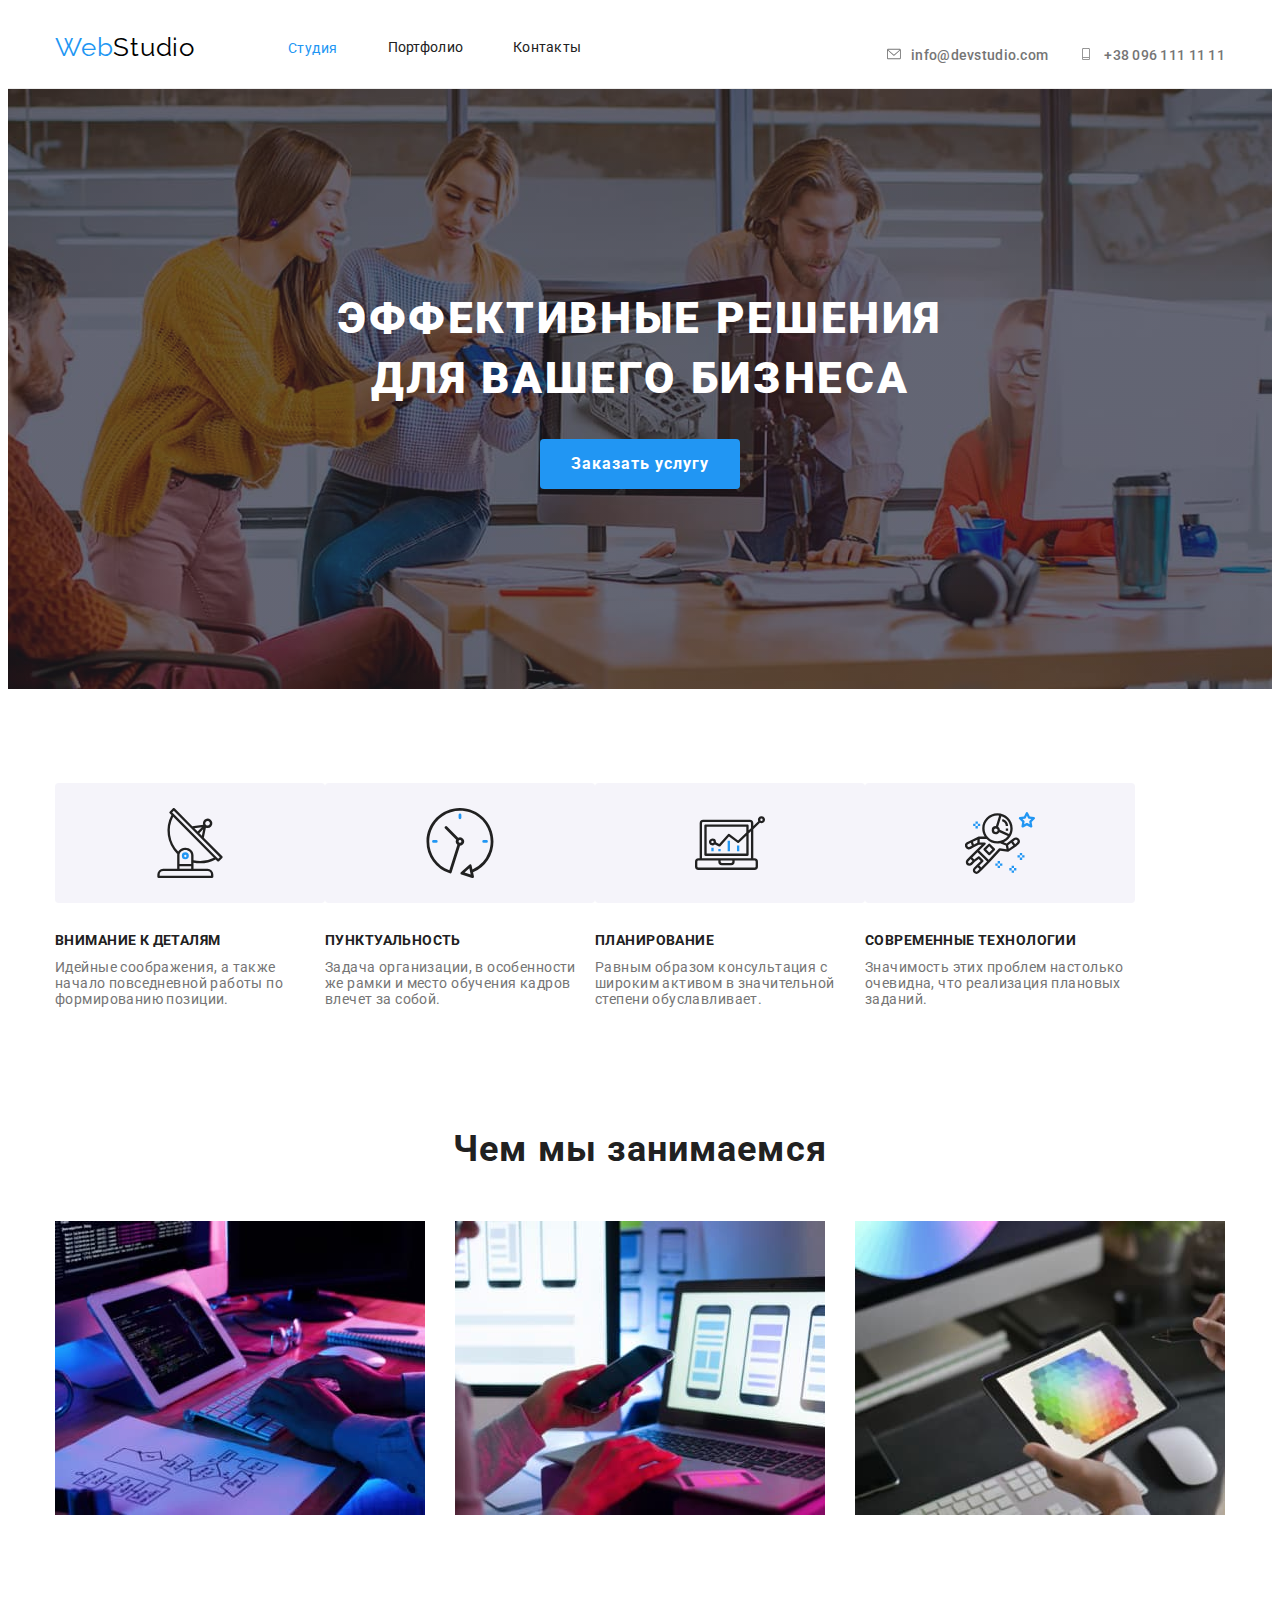
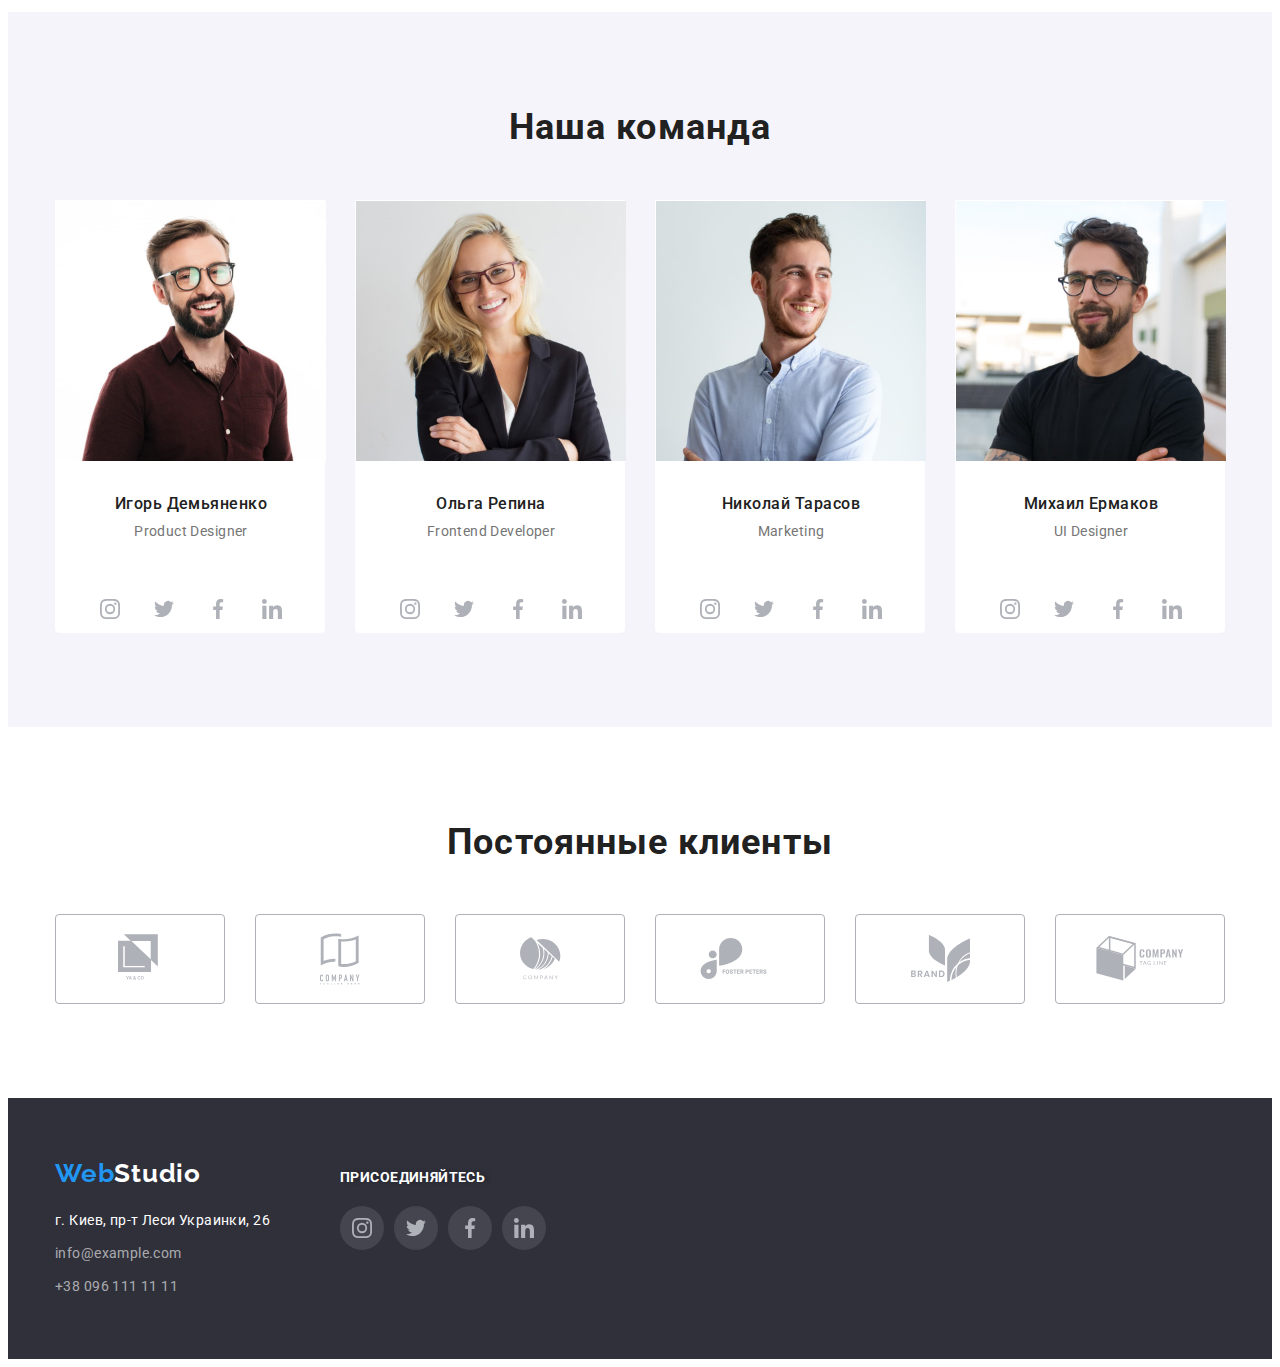
==== index.html @ ffe0b1a9 "оптимизирует изображения" ====
<!DOCTYPE html>
<html lang="ru">
  <head>
    <meta name="viewport" content="width=device-width, initial-scale=1.0" />
    <title>Document</title>
    <link
      rel="stylesheet"
      href="https://cdnjs.cloudflare.com/ajax/libs/modern-normalize/1.0.0/modern-normalize.min.css"
      integrity="sha512-ISS7cAi1PEhQ8jnbJpJZMd29NlhNj4AWYyLOSp2CE/CsHxTCu+r+t0D2yoJudVrd0/8fTVPUVDzY5Tvli75u/g=="
      crossorigin="anonymous"
    />
    <meta charset="UTF-8" />
    <link rel="preconnect" href="https://fonts.gstatic.com" />
    <link
      href="https://fonts.googleapis.com/css2?family=Raleway:wght@700&family=Roboto:wght@400;500;700;900&display=swap"
      rel="stylesheet"
    />
    <link rel="stylesheet" href="./css/styles.css" />
  </head>
  <body class="page">
    <!--Header-->
    <header class="page-header">
      <div class="container">
        <nav class="main-nav">
          <a class="logo" href="./index.html" lang="en">
            <span class="logo-accent">Web</span>Studio
          </a>

          <ul class="site-nav">
            <li class="site-nav-item">
              <a class="link-current" href="./index.html">Студия</a>
            </li>
            <li class="site-nav-item">
              <a class="link-header link" href="./portfolio.html">Портфолио</a>
            </li>
            <li class="site-nav-item">
              <a class="link-header link" href="#">Контакты</a>
            </li>
          </ul>
        </nav>

        <ul class="contacts">
          <li class="contacts-item">
            <a class="mail-link link" href="mailto:info@devstudio.com">
              <svg class="header-icon" width="16" height="12">
                <use href="../images/sprite.svg#icon-email"></use>
              </svg>
              info@devstudio.com
            </a>
          </li>
          <li class="contacts-item">
            <a class="link-tel link" href="tel:+380961111111">
              <svg class="header-icon" width="16" height="12">
                <use href="../images/sprite.svg#icon-tel"></use>
              </svg>
              +38 096 111 11 11</a
            >
          </li>
        </ul>
      </div>
    </header>

    <main>
      <!-- Hero-->
      <section class="hero overlay">
        <div class="container">
          <div class="hero-title">
            <h1 class="title">Эффективные решения для вашего бизнеса</h1>
            <button type="button" class="hero-button">Заказать услугу</button>
          </div>
        </div>
      </section>
      <!--Advantages-->
      <section class="advantages-section">
        <div class="container">
          <h2 class="visually-hidden section-title">Наши преимущества</h2>
          <ul class="section-title-list">
            <li class="section-title-li">
              <h3 class="title-advant icon-antenna">Внимание к деталям</h3>
              <p class="title-description">
                Идейные соображения, а также начало повседневной работы по
                формированию позиции.
              </p>
            </li>
            <li class="section-title-li">
              <h3 class="title-advant icon-clock">Пунктуальность</h3>
              <p class="title-description">
                Задача организации, в особенности же рамки и место обучения
                кадров влечет за собой.
              </p>
            </li>
            <li class="section-title-li">
              <h3 class="title-advant icon-diagram">Планирование</h3>
              <p class="title-description">
                Равным образом консультация с широким активом в значительной
                степени обуславливает.
              </p>
            </li>
            <li class="section-title-li">
              <h3 class="title-advant icon-astronavt">
                Современные технологии
              </h3>
              <p class="title-description">
                Значимость этих проблем настолько очевидна, что реализация
                плановых заданий.
              </p>
            </li>
          </ul>
        </div>
      </section>
      <!--capabilities-->
      <section class="capabilities-section">
        <div class="container">
          <h2 class="section-title">Чем мы занимаемся</h2>
          <ul class="capabilities-flex">
            <li class="capabilities-flex-item">
              <a href="#">
                <img
                  class="images"
                  src="./images/photo1.jpg/box-1.jpg"
                  alt="программирование"
                  width="370"
                />
              </a>
            </li>
            <li class="capabilities-flex-item">
              <a href="#"
                ><img
                  class="images"
                  src="./images/photo1.jpg/box-2.jpg"
                  alt="дизайн"
                  width="370"
              /></a>
            </li>
            <li class="capabilities-flex-item">
              <a href="#">
                <img
                  class="images"
                  src="./images/photo1.jpg/box-3.jpg"
                  alt="графика"
                  width="370"
                />
              </a>
            </li>
          </ul>
        </div>
      </section>
      <!--Team-->
      <section class="team-section">
        <div class="container">
          <h2 class="section-title">Наша команда</h2>
          <ul class="team-flex">
            <li class="team-flex-item">
              <img
                class="images"
                src="./images/team.jpg/img-1.jpg"
                alt="продуктовый дизайнер"
                width="270"
              />
              <div class="team-card">
                <h3 class="name">Игорь Демьяненко</h3>
                <p class="card-text" lang="en">Product Designer</p>
                <ul class="social-list link">
                  <li class="social-list-item">
                    <a class="social-list-link">
                      <svg class="social-list-icon">
                        <use href="../images/sprite.svg#icon-instagram"></use>
                      </svg>
                    </a>
                  </li>
                  <li class="social-list-item">
                    <a class="social-list-link">
                      <svg class="social-list-icon">
                        <use href="../images/sprite.svg#icon-twitter"></use>
                      </svg>
                    </a>
                  </li>
                  <li class="social-list-item">
                    <a class="social-list-link">
                      <svg class="social-list-icon">
                        <use href="../images/sprite.svg#icon-facebook"></use>
                      </svg>
                    </a>
                  </li>
                  <li class="social-list-item">
                    <a class="social-list-link">
                      <svg class="social-list-icon">
                        <use href="../images/sprite.svg#icon-linkedin"></use>
                      </svg>
                    </a>
                  </li>
                </ul>
              </div>
            </li>
            <li class="team-flex-item">
              <img
                class="images"
                src="./images/team.jpg/img-2.jpg"
                alt="фронт-энд разработчик"
                width="270"
              />
              <div class="team-card">
                <h3 class="name">Ольга Репина</h3>
                <p class="card-text" lang="en">Frontend Developer</p>
                <ul class="social-list link">
                  <li class="social-list-item">
                    <a class="social-list-link">
                      <svg class="social-list-icon">
                        <use href="../images/sprite.svg#icon-instagram"></use>
                      </svg>
                    </a>
                  </li>
                  <li class="social-list-item">
                    <a class="social-list-link">
                      <svg class="social-list-icon">
                        <use href="../images/sprite.svg#icon-twitter"></use>
                      </svg>
                    </a>
                  </li>
                  <li class="social-list-item">
                    <a class="social-list-link">
                      <svg class="social-list-icon">
                        <use href="../images/sprite.svg#icon-facebook"></use>
                      </svg>
                    </a>
                  </li>
                  <li class="social-list-item">
                    <a class="social-list-link">
                      <svg class="social-list-icon">
                        <use href="../images/sprite.svg#icon-linkedin"></use>
                      </svg>
                    </a>
                  </li>
                </ul>
              </div>
            </li>
            <li class="team-flex-item">
              <img
                class="images"
                src="./images/team.jpg/img-3.jpg"
                alt="маркетолог"
                width="270"
              />
              <div class="team-card">
                <h3 class="name">Николай Тарасов</h3>
                <p class="card-text" lang="en">Marketing</p>
                <ul class="social-list link">
                  <li class="social-list-item">
                    <a class="social-list-link">
                      <svg class="social-list-icon">
                        <use href="../images/sprite.svg#icon-instagram"></use>
                      </svg>
                    </a>
                  </li>
                  <li class="social-list-item">
                    <a class="social-list-link">
                      <svg class="social-list-icon">
                        <use href="../images/sprite.svg#icon-twitter"></use>
                      </svg>
                    </a>
                  </li>
                  <li class="social-list-item">
                    <a class="social-list-link">
                      <svg class="social-list-icon">
                        <use href="../images/sprite.svg#icon-facebook"></use>
                      </svg>
                    </a>
                  </li>
                  <li class="social-list-item">
                    <a class="social-list-link">
                      <svg class="social-list-icon">
                        <use href="../images/sprite.svg#icon-linkedin"></use>
                      </svg>
                    </a>
                  </li>
                </ul>
              </div>
            </li>
            <li class="team-flex-item">
              <img
                class="images"
                src="./images/team.jpg/img-4.jpg"
                alt="дизайнер интерфейсов"
                width="270"
              />
              <div class="team-card">
                <h3 class="name">Михаил Ермаков</h3>
                <p class="card-text" lang="en">UI Designer</p>
                <ul class="social-list link">
                  <li class="social-list-item">
                    <a class="social-list-link">
                      <svg class="social-list-icon">
                        <use href="../images/sprite.svg#icon-instagram"></use>
                      </svg>
                    </a>
                  </li>
                  <li class="social-list-item">
                    <a class="social-list-link">
                      <svg class="social-list-icon">
                        <use href="../images/sprite.svg#icon-twitter"></use>
                      </svg>
                    </a>
                  </li>
                  <li class="social-list-item">
                    <a class="social-list-link">
                      <svg class="social-list-icon">
                        <use href="../images/sprite.svg#icon-facebook"></use>
                      </svg>
                    </a>
                  </li>
                  <li class="social-list-item">
                    <a class="social-list-link">
                      <svg class="social-list-icon">
                        <use href="../images/sprite.svg#icon-linkedin"></use>
                      </svg>
                    </a>
                  </li>
                </ul>
              </div>
            </li>
          </ul>
        </div>
      </section>
    </main>

    <!--Regular Customers-->
    <section class="customer-section">
      <div class="container">
        <h2 class="customer-title">Постоянные клиенты</h2>
        <ul class="customer-list">
          <li class="customer-list-item">
            <a class="customer-list-link">
              <svg class="customer-list-icon" width="44" height="49">
                <use href="../images/sprite.svg#icon-logo1"></use>
              </svg>
            </a>
          </li>
          <li class="customer-list-item">
            <a class="customer-list-link">
              <svg class="customer-list-icon" width="40" height="52">
                <use href="../images/sprite.svg#icon-logo2"></use>
              </svg>
            </a>
          </li>
          <li class="customer-list-item">
            <a class="customer-list-link">
              <svg class="customer-list-icon" width="41" height="43">
                <use href="../images/sprite.svg#icon-logo3"></use>
              </svg>
            </a>
          </li>
          <li class="customer-list-item">
            <a class="customer-list-link">
              <svg class="customer-list-icon" width="80" height="42">
                <use href="../images/sprite.svg#icon-logo4"></use>
              </svg>
            </a>
          </li>
          <li class="customer-list-item">
            <a class="customer-list-link">
              <svg class="customer-list-icon" width="59" height="47">
                <use href="../images/sprite.svg#icon-logo5"></use>
              </svg>
            </a>
          </li>
          <li class="customer-list-item">
            <a class="customer-list-link">
              <svg class="customer-list-icon" width="88" height="45">
                <use href="../images/sprite.svg#icon-logo6"></use>
              </svg>
            </a>
          </li>
        </ul>
      </div>
    </section>
    <!--Footer-->
    <footer class="footer-page">
      <div class="container footer">
        <div class="address-item">
          <a href="/" class="footer-logo" lang="en">
            <span class="logo-accent">Web</span>Studio
          </a>
          <address class="footer-adress">
            <ul>
              <li class="footer-contacts">
                <a href="#" class="footer-map"
                  >г. Киев, пр-т Леси Украинки, 26</a
                >
              </li>
              <li class="footer-contacts">
                <a href="mailto:info@devstudio.com" class="footer-link"
                  >info@example.com</a
                >
              </li>
              <li class="footer-contacts">
                <a href="tel:+380961111111" class="footer-link"
                  >+38 096 111 11 11</a
                >
              </li>
            </ul>
          </address>
        </div>
        <div class="footer-social-links">
          <p class="footer-text">присоединяйтесь</p>
          <ul class="footer-social-list">
            <li class="footer-list-item">
              <a class="footer-list-link">
                <svg class="footer-list-icon">
                  <use href="../images/sprite.svg#icon-instagram"></use>
                </svg>
              </a>
            </li>
            <li class="footer-list-item">
              <a class="footer-list-link">
                <svg class="footer-list-icon">
                  <use href="../images/sprite.svg#icon-twitter"></use>
                </svg>
              </a>
            </li>
            <li class="footer-list-item">
              <a class="footer-list-link">
                <svg class="footer-list-icon">
                  <use href="../images/sprite.svg#icon-facebook"></use>
                </svg>
              </a>
            </li>
            <li class="footer-list-item">
              <a class="footer-list-link">
                <svg class="footer-list-icon">
                  <use href="../images/sprite.svg#icon-linkedin"></use>
                </svg>
              </a>
            </li>
          </ul>
        </div>
      </div>
    </footer>
  </body>
</html>
---- css/styles.css ----
/*indexhtml стили */

html {
  box-sizing: border-box;
}

*,
*::before,
*::after {
  box-sizing: inherit;
}

:root {
  --primary-text-color: #757575;
  --title-text-color: #212121;
  --accent-color: #2196f3;
  --primary-dark-color: #000000;
  --primary-lite-color: #ffffff;
  --primary-adress-color: rgba(255, 255, 255, 0.6);
  --background-team-color: #f5f4fa;
  --background-hero-color: #2f303a;
}

/*
color studiobackground: #000000;

color text: #212121;
tel: #757575;
#F5F4FA; - background наша команда
footer tel email color: rgba(255, 255, 255, 0.6);

*/

body {
  background-color: var(--primary-lite-color);
  color: var(--primary-text-color);
  font-size: 14px;
  font-weight: 400;

  font-family: Roboto, sans-serif;
  letter-spacing: 0.03em;
}

ul,
ol {
  list-style: none;
  padding: 0;
  margin: 0;
}

h1,
h2,
h3,
h4,
h5,
h6,
p {
  margin: 0;
}

a {
  text-decoration: none;
}

.img {
  display: block;
  max-width: 100%;
  height: auto;
}

.visually-hidden:not(:focus):not(:active),
input[type="checkbox"].visually-hidden {
  position: absolute;
  width: 1px;
  height: 1px;
  margin: -1px;
  border: 0;
  padding: 0;
  white-space: nowrap;
  clip-path: inset(100%);
  clip: rect(0 0 0 0);
  overflow: hidden;
}
/*HEADER*/

.container {
  width: 1200px;
  padding-left: 15px;
  padding-right: 15px;
  margin-left: auto;
  margin-right: auto;
}

.page-header .container {
  display: flex;
  align-items: center;
}

/*Text*/
.text {
  font-family: Roboto, sans-serif;
  font-weight: 400;
  font-size: 16px;
  line-height: 1.87;
  letter-spacing: 0.03em;
  color: var(--primary-text-color);
}

.page-header {
  background-color: var(--primary-lite-color);
  border-bottom: 1px solid #ececec;
}

/*Logo*/
.logo {
  display: block;
  margin-right: 93px;
  padding-top: 24px;
  padding-bottom: 25px;

  color: var(--primary-dark-color);
  font-family: Raleway, sans-serif;
  font-size: 26px;
  line-height: 1.2;
  letter-spacing: 0.03em;
}

.logo:hover {
  color: var(--primary-dark-color);
}

.logo-accent {
  color: var(--accent-color);
}

.main-nav {
  display: flex;
  align-items: center;
}

/*Adress*/
.contacts {
  display: flex;
  align-items: center;
  margin-left: auto;
}

.contacts-item {
  display: flex;
  align-items: center;
}

.contacts-item:not(:last-child) {
  margin-right: 30px;
}

.contacts .link {
  color: var(--primary-text-color);

  font-weight: 500;
  font-size: 14px;
  line-height: 1.14;
  letter-spacing: 0.02em;
}

.link:hover,
.link:focus,
.mail-link:hover,
.mail-link:focus,
.link-tel:hover,
.link-tel:focus {
  color: var(--accent-color);
  cursor: pointer;
}

.contacts-item .mail-link {
  margin-left: auto;
}

.header-icon {
  display: block;
  width: 16px;
  height: 12px;
  fill: currentColor;
  justify-content: center;
  align-items: center;
  margin-right: 10px;
  background-size: contain;
}

.mail-link {
  text-align: center;
  justify-content: center;
  width: 161px;
  height: 16px;
  cursor: pointer;
}

.link-tel {
  text-align: center;
  justify-content: center;
  height: 16px;
  cursor: pointer;
}

/*Site nav*/
.site-nav {
  display: flex;
  align-items: center;
}

.site-nav-item:not(:last-child) {
  margin-right: 50px;
}

.site-nav .link {
  color: var(--title-text-color);
  font-size: 14px;
  line-height: 1.14;
  letter-spacing: 0.02em;
}

.link-current,
.site-nav .link:hover,
.site-nav .link:focus {
  color: var(--accent-color);
}

.site-nav-list .link-current,
.logo-accent {
  color: var(--accent-color);
}

.link,
.link-current {
  display: block;
  padding-top: 32px;
  padding-bottom: 32px;
}

.mail-link,
.link-tel {
  display: flex;
  padding-top: 32px;
  padding-bottom: 32px;
}

/*hero*/
.overlay {
  height: 600px;
  max-width: 1600px;
  margin-left: auto;
  margin-right: auto;
  background-image: linear-gradient(
      rgba(47, 48, 58, 0.4),
      rgba(47, 48, 58, 0.4)
    ),
    url(../images/Img-hero.jpg);
  background-repeat: no-repeat;
  background-position: center;
  background-size: cover;
}

.hero {
  padding-top: 200px;
  padding-bottom: 200px;
  text-align: center;

  background-color: var(--background-hero-color);
}

.title {
  color: var(--primary-lite-color);
  font-weight: 900;
  font-size: 44px;
  line-height: 1.36;
  letter-spacing: 0.06em;
  text-transform: uppercase;
  margin-bottom: 30px;
}

.hero-title {
  width: 696px;
  margin: 0 auto;
}

.hero-button {
  color: var(--primary-lite-color);
  background-color: var(--accent-color);

  font-family: inherit;
  font-weight: 700;
  font-size: 16px;
  line-height: 1.9;
  letter-spacing: 0.06em;

  border: none;
  border-radius: 4px;
  padding: 10px 30px;
  min-width: 200px;

  offset: 0px, 4px rgba(0, 0, 0, 0.15);
}

/*advanteges*/
.advantages-section {
  padding-top: 94px;
  padding-bottom: 94px;
}

.title-advant {
  margin-bottom: 10px;
  font-family: Roboto;
  font-weight: 700;
  font-size: 14px;
  line-height: 1.14;
  color: #212121;
  text-transform: uppercase;
}

.section .title {
  color: var(--title-text-color);
  margin-top: 0;
}


.title-description {
  max-width: 270px;
  height: 75px;
}


/*.section-icon-thumb {
  display: flex;
  justify-content: center;
  align-items: center;
  background-color: var(--light-background);
  width: 270px;
  height: 120px;*/
}

.section-title-li:not(:last-child) {
  margin-right: 30px;
}

.section-title-li {
  width: 270px;
}

.section-title-list {
  display: flex;
}

.title-advant::before {
  content: "";
  display: block;
  height: 120px;
  background-color: #f5f4fa;
  margin-bottom: 30px;
  border-radius: 4px;
  background-repeat: no-repeat;
  background-position: center;
}

.icon-antenna::before {
  background-image: url(../images/antenna.svg);
}
.icon-clock::before {
  background-image: url(../images/clock.svg);
}
.icon-diagram::before {
  background-image: url(../images/diagram.svg);
}
.icon-astronavt::before {
  background-image: url(../images/astronaut.svg);
} 

/* CAPABILITIES section*/
.capabilities-section {
  margin-top: 0;
  margin-bottom: 0;
  padding-bottom: 94px;
}

.capabilities-flex {
  display: flex;
  justify-content: space-between;
}

.section-title {
  color: var(--title-text-color);

  font-weight: 700;
  font-size: 36px;
  line-height: 1.2;
  letter-spacing: 0.03em;

  margin-bottom: 50px;
  text-align: center;
}
.capabilities-flex-item {
  width: 370px;
}

.capabilities-flex-item:not(:last-child) {
  margin-right: 30px;
}

/*Team*/

.team-section {
  background-color: var(--background-team-color);
  padding-top: 94px;
  padding-bottom: 94px;
}

.team-section .container {
  align-items: center;
}

.team-flex {
  display: flex;
  align-items: center;
}

.team-flex-item {
  text-align: center;
  width: 270px;
  border-bottom-right-radius: 4px;
  border-bottom-left-radius: 4px;
  border: 1px solid #ffffff;
  background-color: var(--primary-lite-color);

  /* SHADOWS
Drop-shadow
Radius: 1px
Offset: 0px, 2px
rgba(0, 0, 0, 0.2)
Effect: Drop shadow
Radius: 1px
Offset: 0px, 1px
rgba(0, 0, 0, 0.14)
Effect: Drop shadow
Radius: 3px
Offset: 0px, 1px
rgba(0, 0, 0, 0.12) */
}

.team-flex-item:not(:last-child) {
  margin-right: 30px;
}
.team-card {
  width: 270px;
  height: 168px;
  padding: 30px 32px;
  text-align: center;
}

.name {
  color: var(--title-text-color);

  font-weight: 500;
  font-size: 16px;
  line-height: 1.2;
  letter-spacing: 0.03em;

  margin-bottom: 10px;
  text-align: center;
}

.card-text {
  margin-bottom: 16px;
}

.social-list {
  display: flex;
  text-align: center;
  justify-content: space-between;
}

.social-list-link:hover,
.social-list-link:focus {
  background-color: #2196f3;
}

.social-list-link:hover .social-list-icon,
.social-list-link:focus .social-list-icon {
  fill: #ffffff;
}

.social-list-link {
  display: flex;
  justify-content: center;
  align-items: center;
  width: 44px;
  height: 44px;
  background: #ffffff;
  border-radius: 50%;
}

.social-list-icon {
  width: 20px;
  height: 20px;
  fill: #afb1b8;
}

/* REGULAR CUSTOMERS*/
.customer-section {
  margin-top: 0;
  margin-bottom: 0;
  padding-top: 94px;
  padding-bottom: 94px;
}

.customer-title {
  color: var(--title-text-color);

  font-weight: 700;
  font-size: 36px;
  line-height: 1.2;
  letter-spacing: 0.03em;

  margin-bottom: 50px;
  text-align: center;
}

/*.customer-flex {
  display: flex;
  justify-content: space-between;
}



.customer-flex-item:not(:last-child) {
  margin-right: 30px;
} */
.customer-list {
  display: flex;
  text-align: center;
  justify-content: space-between;
}

.customer-list-link:hover,
.customer-list-link:focus {
  border-color: #2196f3;
  cursor: pointer;
}

.customer-list-link:hover .customer-list-icon,
.customer-list-link:focus .customer-list-icon {
  fill: #2196f3;
}

.customer-list-link {
  display: flex;
  justify-content: center;
  align-items: center;
  width: 170px;
  height: 90px;
  background: #ffffff;
  border-radius: 4px;
  border: 1px solid #afb1b8;
}

.customer-list-icon {
  fill: #afb1b8;
}

/*Footer*/
.footer-page {
  background-color: var(--background-hero-color);
  letter-spacing: 0.03em;
  font-size: 14px;
  line-height: 1.71;
  padding-top: 60px;
  padding-bottom: 60px;
}
.adress-item {
  justify-content: baseline;
}

.footer-logo {
  color: var(--primary-lite-color);

  font-family: Raleway;
  font-style: normal;
  font-weight: 700;
  font-size: 26px;
  line-height: 1.2;
  letter-spacing: 0.03em;

  display: block;
  margin-bottom: 20px;
}

.footer-logo:focus {
  color: var(--primary-lite-color);
}

.logo-accent {
  color: var(--accent-color);
}
.footer-adress {
  display: flex;
  flex-direction: column;
}

.footer-adress .footer-map {
  color: var(--primary-lite-color);
  font-style: normal;
}
.footer-link {
  color: var(--primary-adress-color);
  font-style: normal;
}

.footer-social-links {
  width: 206px;
  height: 80px;
  margin-left: 70px;
}
.footer-text {
  margin-bottom: 20px;
  text-align: start;
  width: 145px;
  height: 16px;
  text-shadow: 4px 0px 4px rgba(0, 0, 0, 0.25);

  font-family: Roboto;
  font-style: normal;
  font-weight: 700;
  font-size: 14px;
  line-height: 1.14;
  letter-spacing: 3%;
  color: #ffffff;
  text-transform: uppercase;
}

.footer-social-list {
  display: flex;
  text-align: center;
  justify-content: space-between;
  width: 206px;
  height: 44px;
}

.footer-list-link:hover,
.footer-list-link:focus {
  background-color: #2196f3;
}

.footer-list-link:hover .footer-list-icon,
.footer-list-link:focus .footer-list-icon {
  fill: #ffffff;
}

.footer-list-link {
  display: flex;
  justify-content: center;
  align-items: center;
  width: 44px;
  height: 44px;
  background: rgba(255, 255, 255, 0.1);
  border-radius: 50%;
}

.footer-list-icon {
  width: 20px;
  height: 20px;
  fill: #afb1b8;
}

.footer {
  display: flex;
  align-items: baseline;
  justify-content: baseline;
}

.footer-contacts:not(:last-child) {
  margin-bottom: 9px;
}

/*portfolio стили */
.section {
  padding-top: 94px;
  padding-bottom: 94px;
}

.button-flex {
  display: flex;
  text-align: center;
  justify-content: center;
  margin-bottom: 50px;
}

.button-list-item:not(:last-child) {
  margin-right: 8px;
}

.portfolio-button {
  color: var(--title-text-color);
  background-color: var(--background-team-color);

  font-family: inherit;
  font-weight: 500;
  font-size: 16px;
  line-height: 1.6;
  letter-spacing: 0.03em;

  text-align: center;
  cursor: pointer;
  border-radius: 4px;
  padding: 6px 22px;
  white-space: nowrap;
  border: none;
}

.portfolio-button:hover,
.portfolio-butto:focus {
  color: var(--primary-lite-color);
  background-color: var(--accent-color);
  border: none;
}

.flex-element:hover {
  border: 1px solid #eeeeee;
  box-shadow: rgba(0, 0, 0, 0.25);
}

.flex-element-link {
  display: block;
  border-top-right-radius: 5px;
  border-top-left-radius: 5px;
  overflow: hidden;
}

.flex-element-link:hover,
.flex-element-link:focus {
  box-shadow: 0px 1px 1px rgba(0, 0, 0, 0.12), 0px 4px 4px rgba(0, 0, 0, 0.06),
    1px 4px 6px rgba(0, 0, 0, 0.16);
}

.portfolio-img-flex {
  display: flex;
  flex-wrap: wrap;
}

.flex-element {
  width: 370px;
  margin-right: 30px;
  margin-bottom: 30px;
}

.flex-element:nth-child(3n) {
  margin-right: 0;
}

.flex-element:nth-last-child(-n + 3) {
  margin-bottom: 0;
}
/*.logo-accent */

.portfolio-div-tekst {
  padding: 20px 24px;
  width: 370px;
  height: 110px;
  text-align: left;
}

.port {
  text-align: left;
  margin-bottom: 4px;
  font-family: Roboto;
  font-weight: 700;
  font-size: 18px;
  line-height: 2;
}
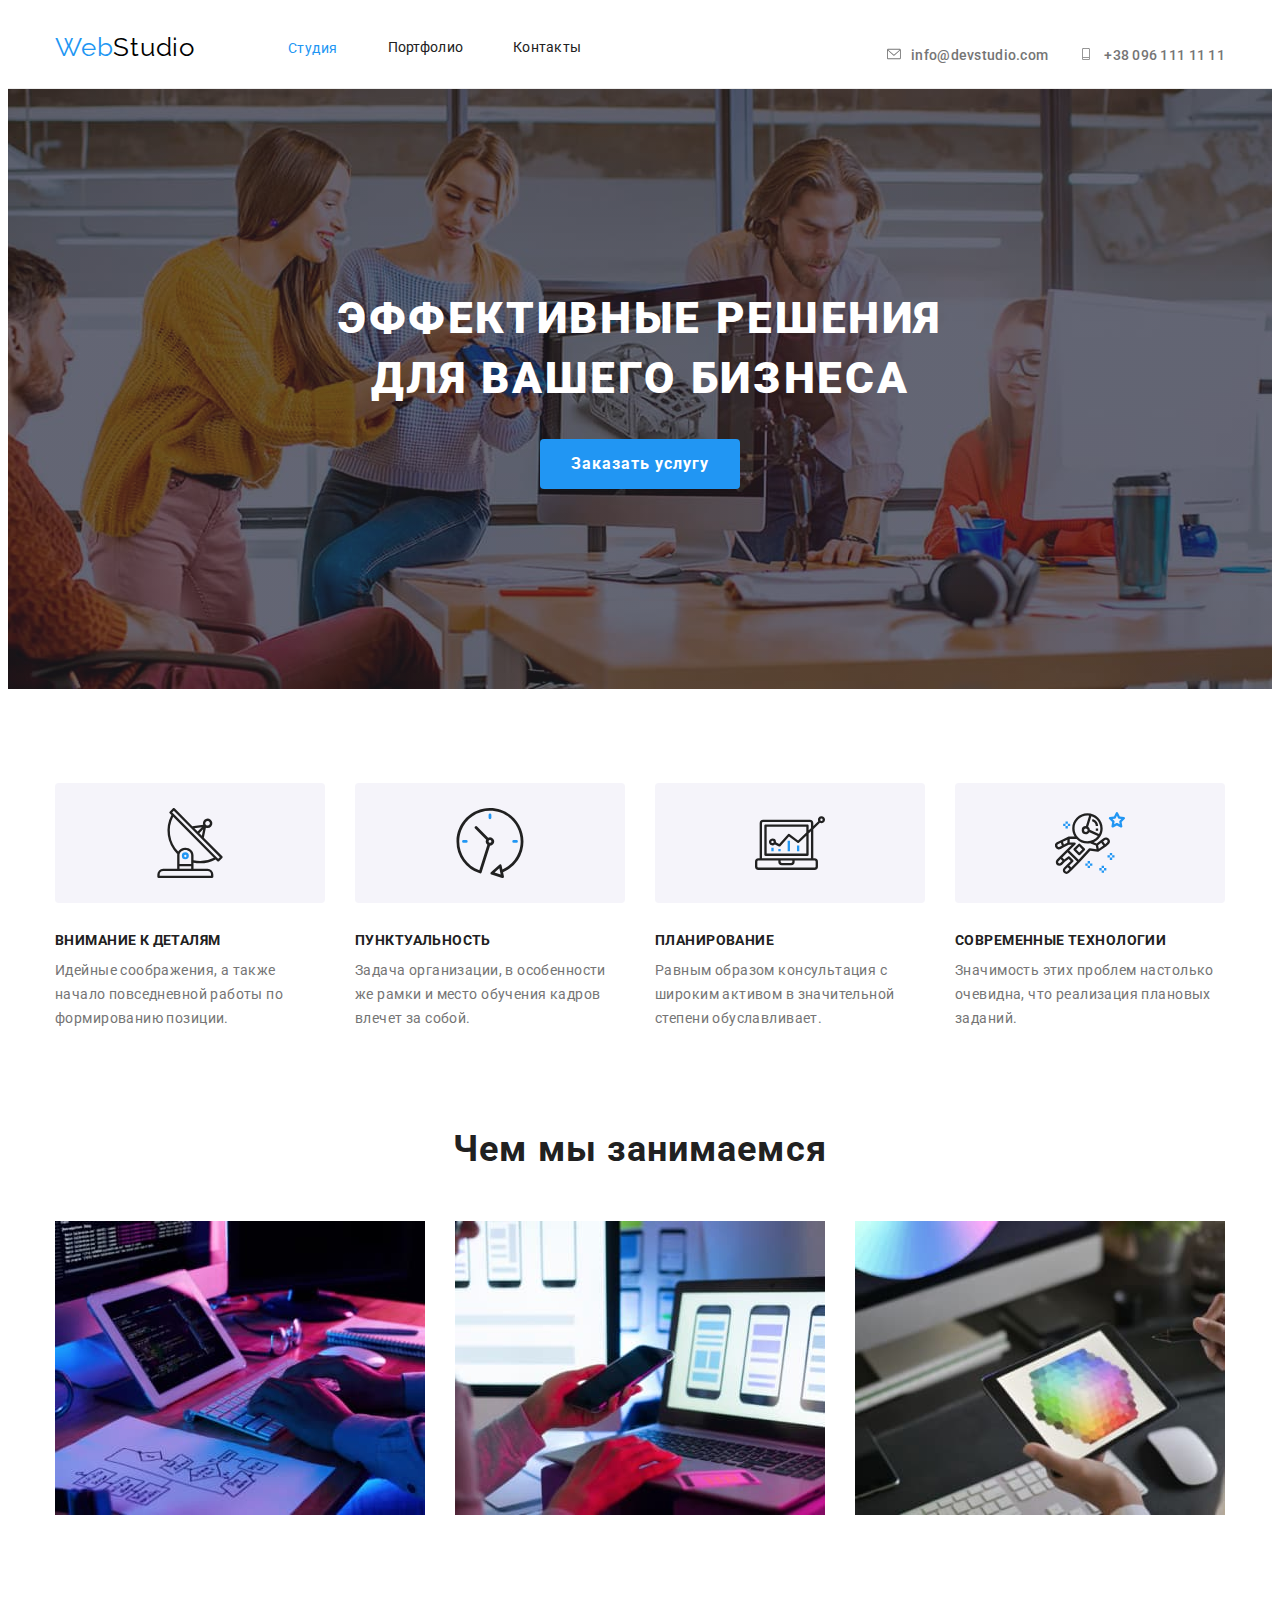
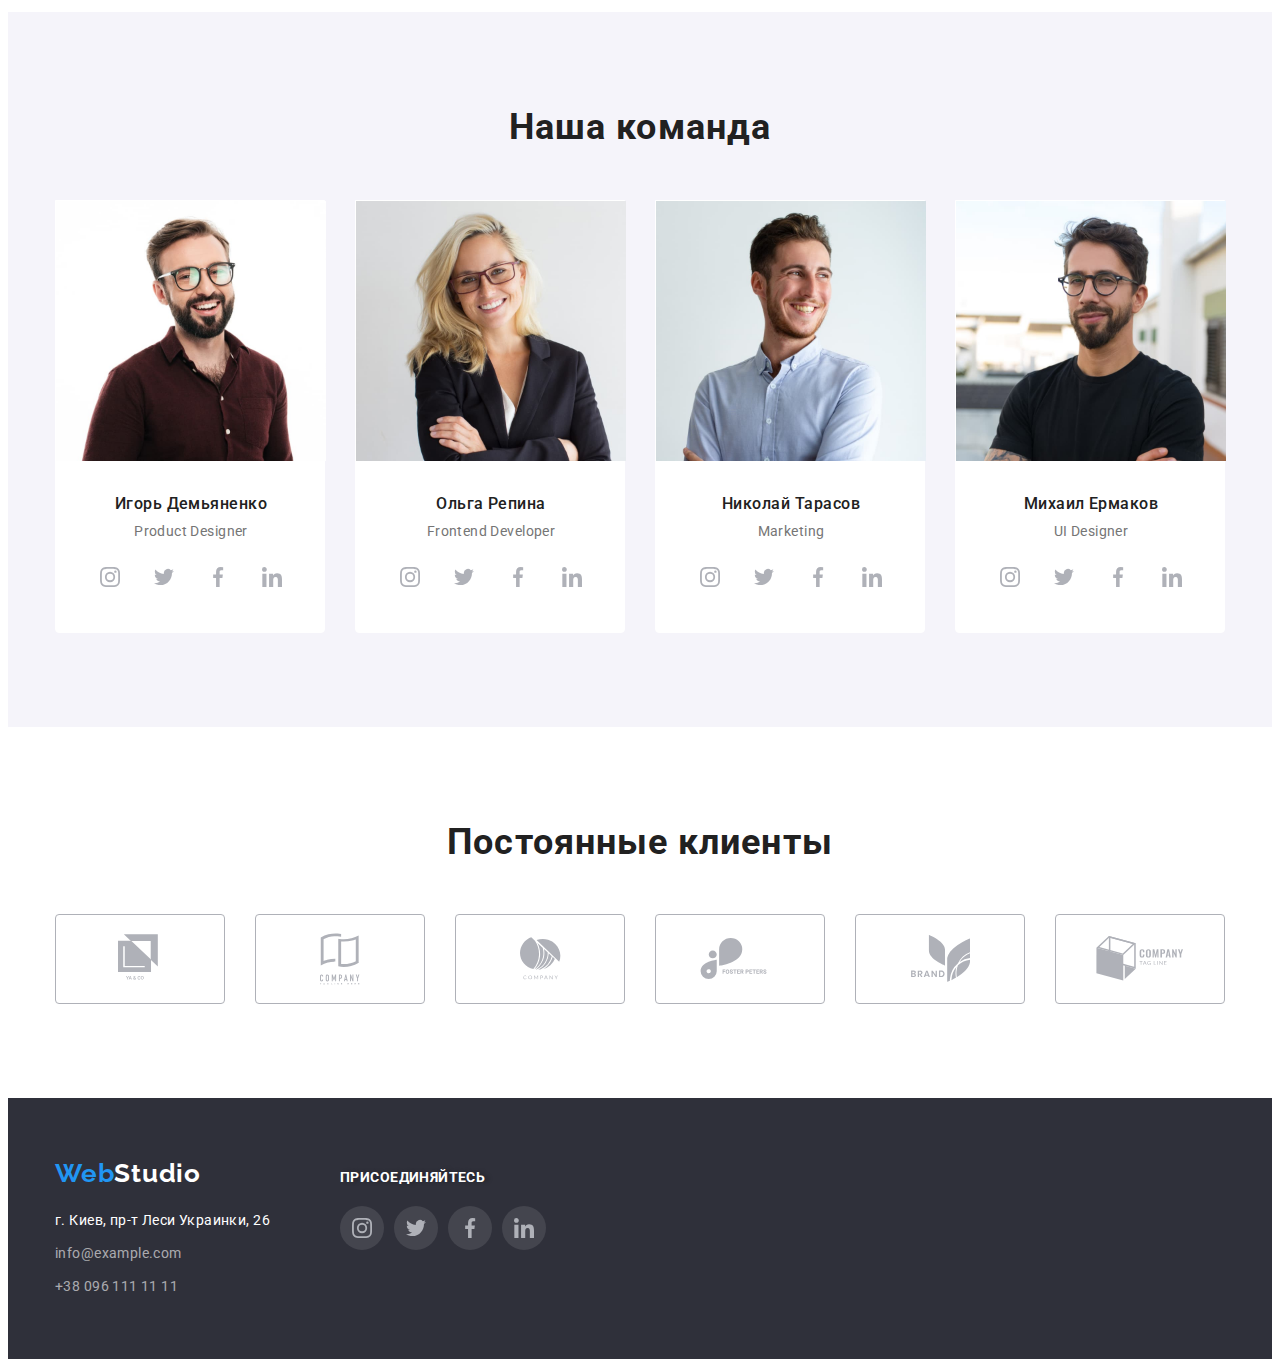
==== commit 886f045d: "меняет путь к спрайту" ====
--- a/index.html
+++ b/index.html
@@ -178,14 +178,14 @@
                   <li class="social-list-item">
                     <a class="social-list-link">
                       <svg class="social-list-icon">
-                        <use href="../images/sprite.svg#icon-facebook"></use>
-                      </svg>
-                    </a>
-                  </li>
-                  <li class="social-list-item">
-                    <a class="social-list-link">
-                      <svg class="social-list-icon">
-                        <use href="../images/sprite.svg#icon-linkedin"></use>
+                        <use href="./images/sprite.svg#icon-facebook"></use>
+                      </svg>
+                    </a>
+                  </li>
+                  <li class="social-list-item">
+                    <a class="social-list-link">
+                      <svg class="social-list-icon">
+                        <use href="./images/sprite.svg#icon-linkedin"></use>
                       </svg>
                     </a>
                   </li>
@@ -206,21 +206,21 @@
                   <li class="social-list-item">
                     <a class="social-list-link">
                       <svg class="social-list-icon">
-                        <use href="../images/sprite.svg#icon-instagram"></use>
-                      </svg>
-                    </a>
-                  </li>
-                  <li class="social-list-item">
-                    <a class="social-list-link">
-                      <svg class="social-list-icon">
-                        <use href="../images/sprite.svg#icon-twitter"></use>
-                      </svg>
-                    </a>
-                  </li>
-                  <li class="social-list-item">
-                    <a class="social-list-link">
-                      <svg class="social-list-icon">
-                        <use href="../images/sprite.svg#icon-facebook"></use>
+                        <use href="./images/sprite.svg#icon-instagram"></use>
+                      </svg>
+                    </a>
+                  </li>
+                  <li class="social-list-item">
+                    <a class="social-list-link">
+                      <svg class="social-list-icon">
+                        <use href="./images/sprite.svg#icon-twitter"></use>
+                      </svg>
+                    </a>
+                  </li>
+                  <li class="social-list-item">
+                    <a class="social-list-link">
+                      <svg class="social-list-icon">
+                        <use href="./images/sprite.svg#icon-facebook"></use>
                       </svg>
                     </a>
                   </li>
--- a/css/styles.css
+++ b/css/styles.css
@@ -327,6 +327,11 @@
 .title-description {
   max-width: 270px;
   height: 75px;
+
+  font-weight: 400;
+  font-style: normal;
+  font-size: 14px;
+  line-height: 1.7;
 }
 
 
@@ -340,15 +345,16 @@
 }
 
 .section-title-li:not(:last-child) {
+  width: 270px;
   margin-right: 30px;
 }
-
-.section-title-li {
-  width: 270px;
+.title-advant::before:not(:last-child) {
+   margin-right: 30px;
 }
 
 .section-title-list {
   display: flex;
+  justify-content: space-between;
 }
 
 .title-advant::before {
@@ -476,6 +482,7 @@
   display: flex;
   text-align: center;
   justify-content: space-between;
+  padding: 0;
 }
 
 .social-list-link:hover,
@@ -496,6 +503,7 @@
   height: 44px;
   background: #ffffff;
   border-radius: 50%;
+  
 }
 
 .social-list-icon {
@@ -549,6 +557,11 @@
 .customer-list-link:hover .customer-list-icon,
 .customer-list-link:focus .customer-list-icon {
   fill: #2196f3;
+}
+
+.customer-list-item {
+  width: 170px;
+  height: 90px;
 }
 
 .customer-list-link {
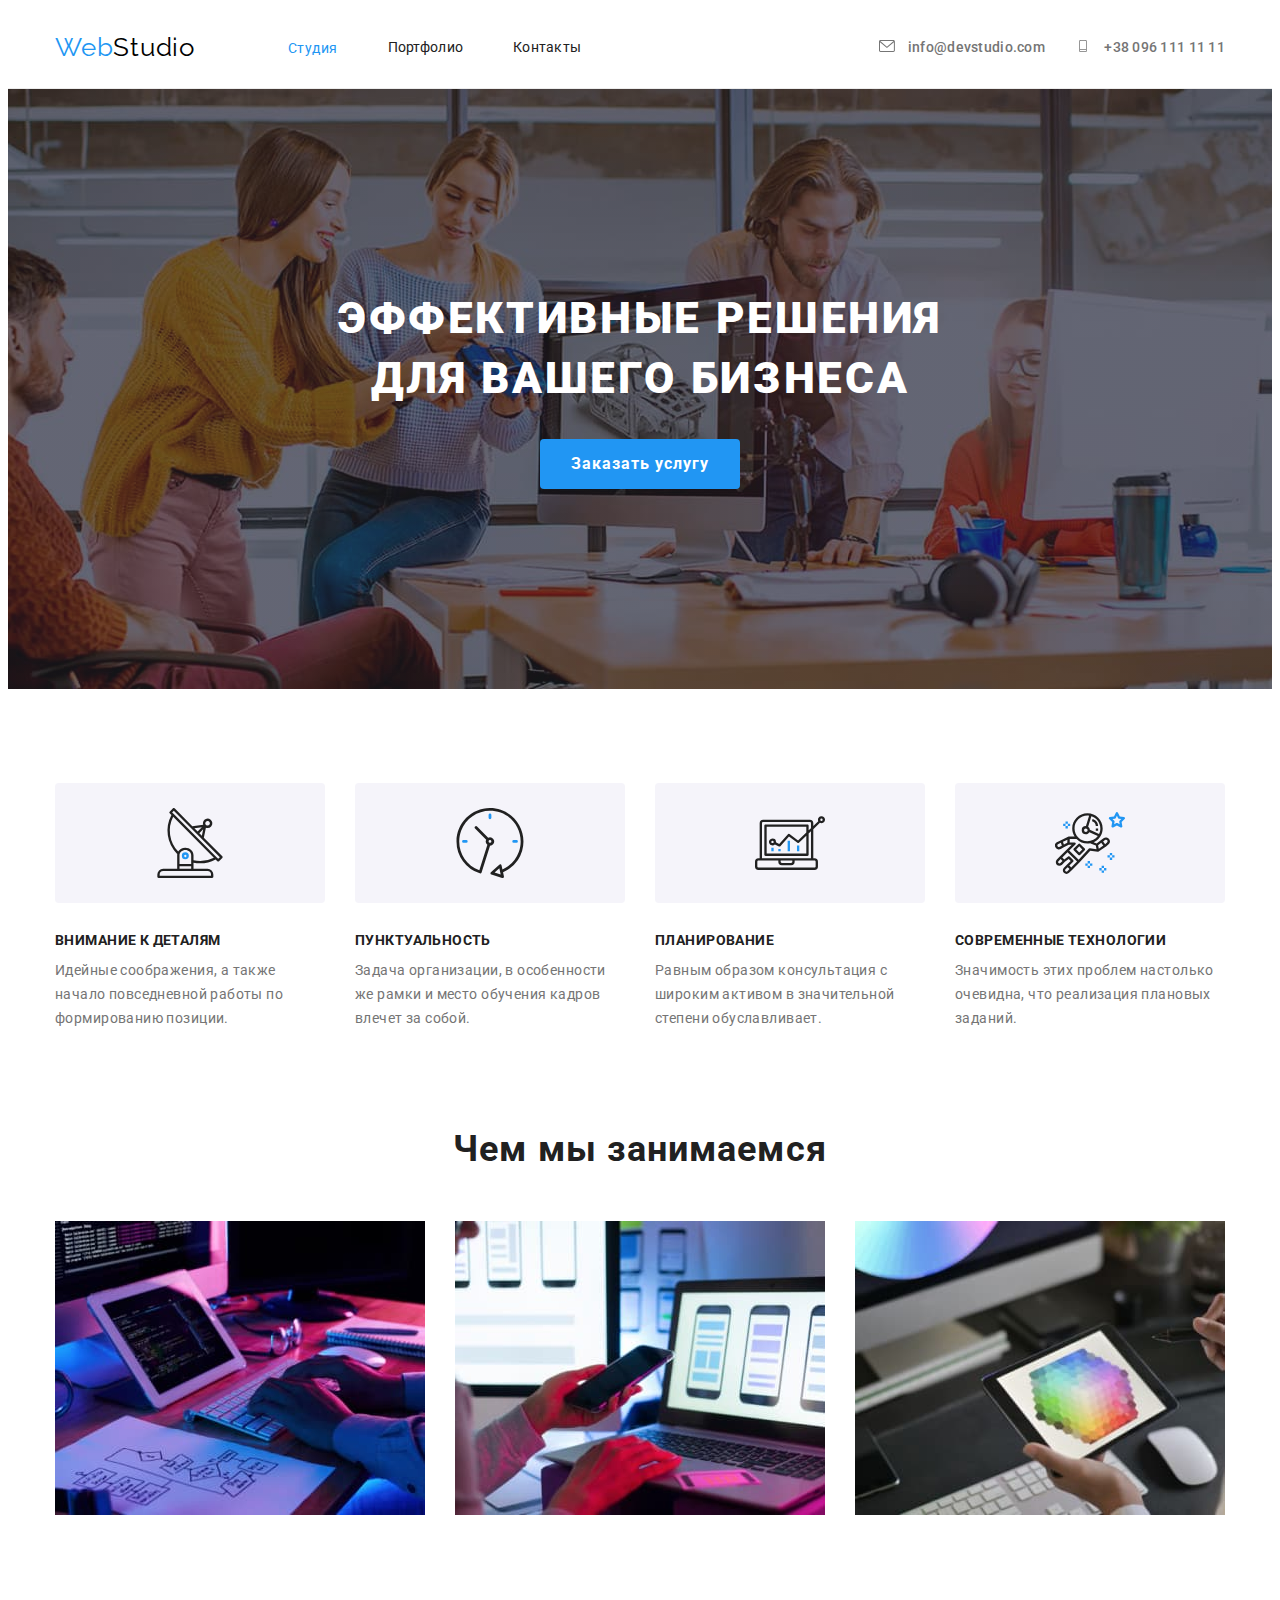
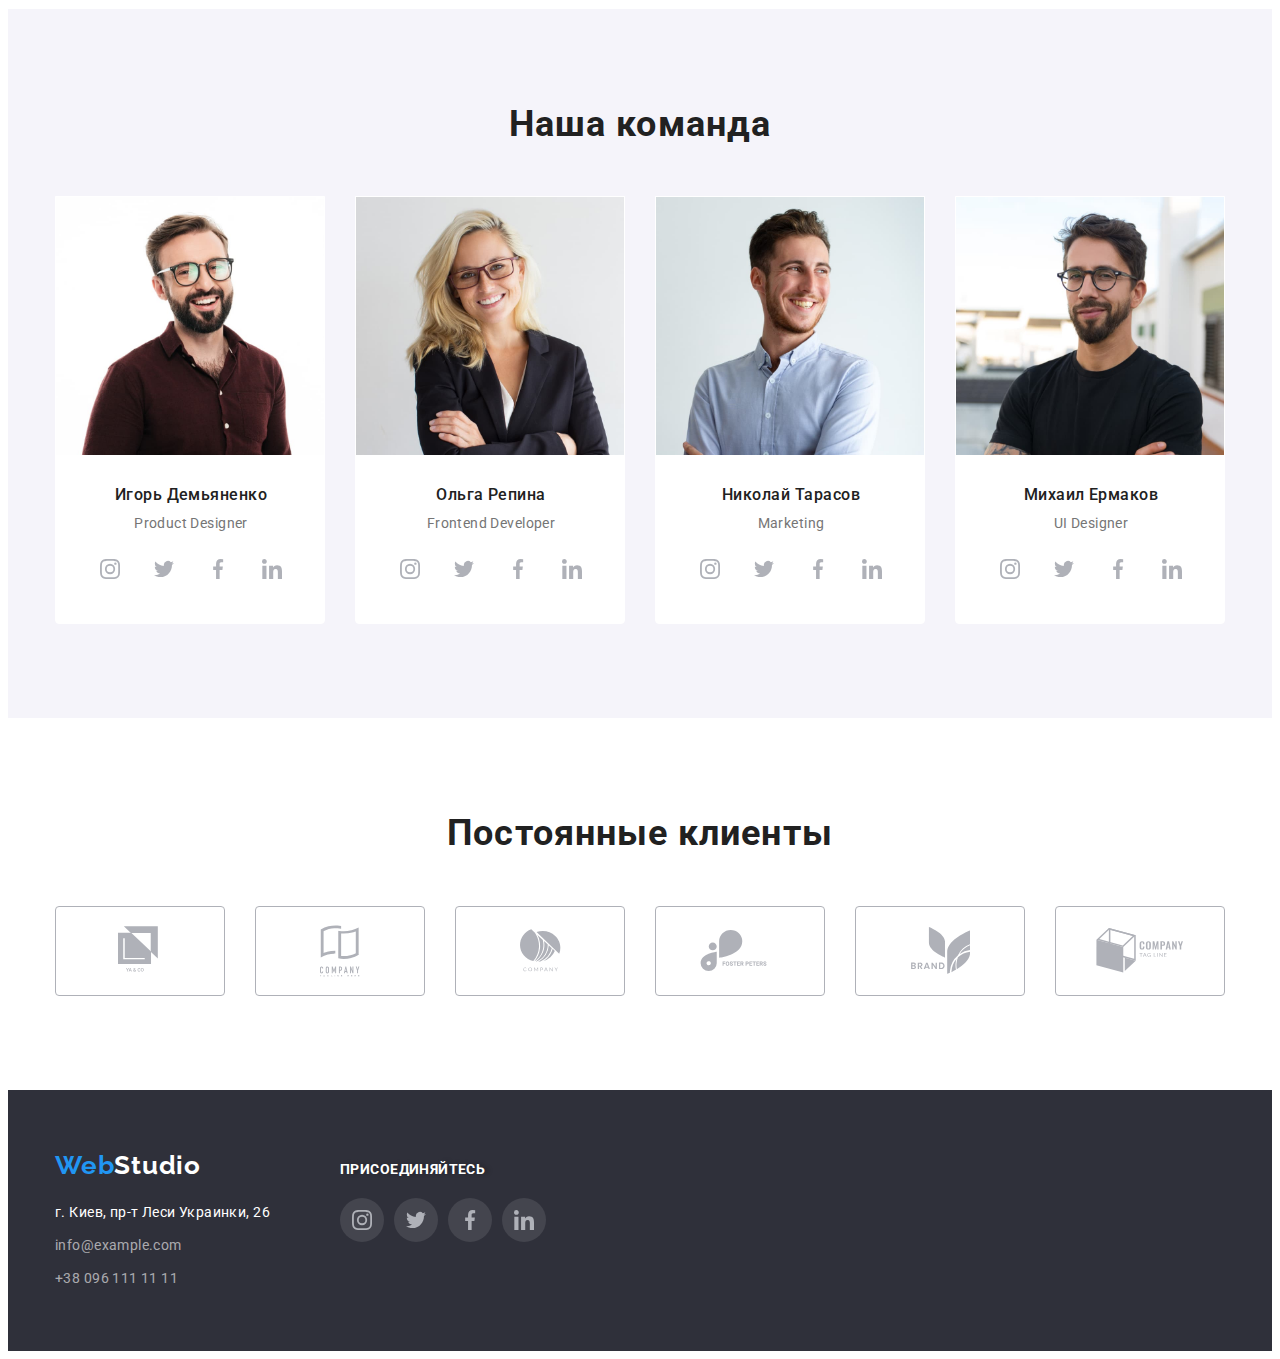
==== commit c95e644f: "добавляет ховер фокус" ====
--- a/index.html
+++ b/index.html
@@ -43,7 +43,7 @@
           <li class="contacts-item">
             <a class="mail-link link" href="mailto:info@devstudio.com">
               <svg class="header-icon" width="16" height="12">
-                <use href="../images/sprite.svg#icon-email"></use>
+                <use href="./images/sprite.svg#icon-email"></use>
               </svg>
               info@devstudio.com
             </a>
@@ -51,7 +51,7 @@
           <li class="contacts-item">
             <a class="link-tel link" href="tel:+380961111111">
               <svg class="header-icon" width="16" height="12">
-                <use href="../images/sprite.svg#icon-tel"></use>
+                <use href="./images/sprite.svg#icon-tel"></use>
               </svg>
               +38 096 111 11 11</a
             >
@@ -114,33 +114,28 @@
           <h2 class="section-title">Чем мы занимаемся</h2>
           <ul class="capabilities-flex">
             <li class="capabilities-flex-item">
-              <a href="#">
-                <img
-                  class="images"
-                  src="./images/photo1.jpg/box-1.jpg"
-                  alt="программирование"
-                  width="370"
-                />
-              </a>
+              <img
+                class="images"
+                src="./images/photo1.jpg/box-1.jpg"
+                alt="программирование"
+                width="370"
+              />
             </li>
             <li class="capabilities-flex-item">
-              <a href="#"
-                ><img
-                  class="images"
-                  src="./images/photo1.jpg/box-2.jpg"
-                  alt="дизайн"
-                  width="370"
-              /></a>
+              <img
+                class="images"
+                src="./images/photo1.jpg/box-2.jpg"
+                alt="дизайн"
+                width="370"
+              />
             </li>
             <li class="capabilities-flex-item">
-              <a href="#">
-                <img
-                  class="images"
-                  src="./images/photo1.jpg/box-3.jpg"
-                  alt="графика"
-                  width="370"
-                />
-              </a>
+              <img
+                class="images"
+                src="./images/photo1.jpg/box-3.jpg"
+                alt="графика"
+                width="370"
+              />
             </li>
           </ul>
         </div>
@@ -162,28 +157,28 @@
                 <p class="card-text" lang="en">Product Designer</p>
                 <ul class="social-list link">
                   <li class="social-list-item">
-                    <a class="social-list-link">
-                      <svg class="social-list-icon">
-                        <use href="../images/sprite.svg#icon-instagram"></use>
-                      </svg>
-                    </a>
-                  </li>
-                  <li class="social-list-item">
-                    <a class="social-list-link">
-                      <svg class="social-list-icon">
-                        <use href="../images/sprite.svg#icon-twitter"></use>
-                      </svg>
-                    </a>
-                  </li>
-                  <li class="social-list-item">
-                    <a class="social-list-link">
+                    <a class="social-list-link" href="#">
+                      <svg class="social-list-icon">
+                        <use href="./images/sprite.svg#icon-instagram"></use>
+                      </svg>
+                    </a>
+                  </li>
+                  <li class="social-list-item">
+                    <a class="social-list-link" href="#">
+                      <svg class="social-list-icon">
+                        <use href="./images/sprite.svg#icon-twitter"></use>
+                      </svg>
+                    </a>
+                  </li>
+                  <li class="social-list-item">
+                    <a class="social-list-link" href="#">
                       <svg class="social-list-icon">
                         <use href="./images/sprite.svg#icon-facebook"></use>
                       </svg>
                     </a>
                   </li>
                   <li class="social-list-item">
-                    <a class="social-list-link">
+                    <a class="social-list-link" href="#">
                       <svg class="social-list-icon">
                         <use href="./images/sprite.svg#icon-linkedin"></use>
                       </svg>
@@ -204,30 +199,30 @@
                 <p class="card-text" lang="en">Frontend Developer</p>
                 <ul class="social-list link">
                   <li class="social-list-item">
-                    <a class="social-list-link">
+                    <a class="social-list-link" href="#">
                       <svg class="social-list-icon">
                         <use href="./images/sprite.svg#icon-instagram"></use>
                       </svg>
                     </a>
                   </li>
                   <li class="social-list-item">
-                    <a class="social-list-link">
+                    <a class="social-list-link" href="#">
                       <svg class="social-list-icon">
                         <use href="./images/sprite.svg#icon-twitter"></use>
                       </svg>
                     </a>
                   </li>
                   <li class="social-list-item">
-                    <a class="social-list-link">
+                    <a class="social-list-link" href="#">
                       <svg class="social-list-icon">
                         <use href="./images/sprite.svg#icon-facebook"></use>
                       </svg>
                     </a>
                   </li>
                   <li class="social-list-item">
-                    <a class="social-list-link">
-                      <svg class="social-list-icon">
-                        <use href="../images/sprite.svg#icon-linkedin"></use>
+                    <a class="social-list-link" href="#">
+                      <svg class="social-list-icon">
+                        <use href="./images/sprite.svg#icon-linkedin"></use>
                       </svg>
                     </a>
                   </li>
@@ -246,30 +241,30 @@
                 <p class="card-text" lang="en">Marketing</p>
                 <ul class="social-list link">
                   <li class="social-list-item">
-                    <a class="social-list-link">
-                      <svg class="social-list-icon">
-                        <use href="../images/sprite.svg#icon-instagram"></use>
-                      </svg>
-                    </a>
-                  </li>
-                  <li class="social-list-item">
-                    <a class="social-list-link">
-                      <svg class="social-list-icon">
-                        <use href="../images/sprite.svg#icon-twitter"></use>
-                      </svg>
-                    </a>
-                  </li>
-                  <li class="social-list-item">
-                    <a class="social-list-link">
-                      <svg class="social-list-icon">
-                        <use href="../images/sprite.svg#icon-facebook"></use>
-                      </svg>
-                    </a>
-                  </li>
-                  <li class="social-list-item">
-                    <a class="social-list-link">
-                      <svg class="social-list-icon">
-                        <use href="../images/sprite.svg#icon-linkedin"></use>
+                    <a class="social-list-link" href="#">
+                      <svg class="social-list-icon">
+                        <use href="./images/sprite.svg#icon-instagram"></use>
+                      </svg>
+                    </a>
+                  </li>
+                  <li class="social-list-item">
+                    <a class="social-list-link" href="#">
+                      <svg class="social-list-icon">
+                        <use href="./images/sprite.svg#icon-twitter"></use>
+                      </svg>
+                    </a>
+                  </li>
+                  <li class="social-list-item">
+                    <a class="social-list-link" href="#">
+                      <svg class="social-list-icon">
+                        <use href="./images/sprite.svg#icon-facebook"></use>
+                      </svg>
+                    </a>
+                  </li>
+                  <li class="social-list-item">
+                    <a class="social-list-link" href="#">
+                      <svg class="social-list-icon">
+                        <use href="./images/sprite.svg#icon-linkedin"></use>
                       </svg>
                     </a>
                   </li>
@@ -288,30 +283,30 @@
                 <p class="card-text" lang="en">UI Designer</p>
                 <ul class="social-list link">
                   <li class="social-list-item">
-                    <a class="social-list-link">
-                      <svg class="social-list-icon">
-                        <use href="../images/sprite.svg#icon-instagram"></use>
-                      </svg>
-                    </a>
-                  </li>
-                  <li class="social-list-item">
-                    <a class="social-list-link">
-                      <svg class="social-list-icon">
-                        <use href="../images/sprite.svg#icon-twitter"></use>
-                      </svg>
-                    </a>
-                  </li>
-                  <li class="social-list-item">
-                    <a class="social-list-link">
-                      <svg class="social-list-icon">
-                        <use href="../images/sprite.svg#icon-facebook"></use>
-                      </svg>
-                    </a>
-                  </li>
-                  <li class="social-list-item">
-                    <a class="social-list-link">
-                      <svg class="social-list-icon">
-                        <use href="../images/sprite.svg#icon-linkedin"></use>
+                    <a class="social-list-link" href="#">
+                      <svg class="social-list-icon">
+                        <use href="./images/sprite.svg#icon-instagram"></use>
+                      </svg>
+                    </a>
+                  </li>
+                  <li class="social-list-item">
+                    <a class="social-list-link" href="#">
+                      <svg class="social-list-icon">
+                        <use href="./images/sprite.svg#icon-twitter"></use>
+                      </svg>
+                    </a>
+                  </li>
+                  <li class="social-list-item">
+                    <a class="social-list-link" href="#">
+                      <svg class="social-list-icon">
+                        <use href="./images/sprite.svg#icon-facebook"></use>
+                      </svg>
+                    </a>
+                  </li>
+                  <li class="social-list-item">
+                    <a class="social-list-link" href="#">
+                      <svg class="social-list-icon">
+                        <use href="./images/sprite.svg#icon-linkedin"></use>
                       </svg>
                     </a>
                   </li>
@@ -329,44 +324,44 @@
         <h2 class="customer-title">Постоянные клиенты</h2>
         <ul class="customer-list">
           <li class="customer-list-item">
-            <a class="customer-list-link">
+            <a class="customer-list-link" href="#">
               <svg class="customer-list-icon" width="44" height="49">
-                <use href="../images/sprite.svg#icon-logo1"></use>
-              </svg>
-            </a>
-          </li>
-          <li class="customer-list-item">
-            <a class="customer-list-link">
+                <use href="./images/sprite.svg#icon-logo1"></use>
+              </svg>
+            </a>
+          </li>
+          <li class="customer-list-item">
+            <a class="customer-list-link" href="#">
               <svg class="customer-list-icon" width="40" height="52">
-                <use href="../images/sprite.svg#icon-logo2"></use>
-              </svg>
-            </a>
-          </li>
-          <li class="customer-list-item">
-            <a class="customer-list-link">
+                <use href="./images/sprite.svg#icon-logo2"></use>
+              </svg>
+            </a>
+          </li>
+          <li class="customer-list-item">
+            <a class="customer-list-link" href="#">
               <svg class="customer-list-icon" width="41" height="43">
-                <use href="../images/sprite.svg#icon-logo3"></use>
-              </svg>
-            </a>
-          </li>
-          <li class="customer-list-item">
-            <a class="customer-list-link">
+                <use href="./images/sprite.svg#icon-logo3"></use>
+              </svg>
+            </a>
+          </li>
+          <li class="customer-list-item">
+            <a class="customer-list-link" href="#">
               <svg class="customer-list-icon" width="80" height="42">
-                <use href="../images/sprite.svg#icon-logo4"></use>
-              </svg>
-            </a>
-          </li>
-          <li class="customer-list-item">
-            <a class="customer-list-link">
+                <use href="./images/sprite.svg#icon-logo4"></use>
+              </svg>
+            </a>
+          </li>
+          <li class="customer-list-item">
+            <a class="customer-list-link" href="#">
               <svg class="customer-list-icon" width="59" height="47">
-                <use href="../images/sprite.svg#icon-logo5"></use>
-              </svg>
-            </a>
-          </li>
-          <li class="customer-list-item">
-            <a class="customer-list-link">
+                <use href="./images/sprite.svg#icon-logo5"></use>
+              </svg>
+            </a>
+          </li>
+          <li class="customer-list-item">
+            <a class="customer-list-link" href="#">
               <svg class="customer-list-icon" width="88" height="45">
-                <use href="../images/sprite.svg#icon-logo6"></use>
+                <use href="./images/sprite.svg#icon-logo6"></use>
               </svg>
             </a>
           </li>
@@ -404,30 +399,30 @@
           <p class="footer-text">присоединяйтесь</p>
           <ul class="footer-social-list">
             <li class="footer-list-item">
-              <a class="footer-list-link">
+              <a class="footer-list-link" href="#">
                 <svg class="footer-list-icon">
-                  <use href="../images/sprite.svg#icon-instagram"></use>
+                  <use href="./images/sprite.svg#icon-instagram"></use>
                 </svg>
               </a>
             </li>
             <li class="footer-list-item">
-              <a class="footer-list-link">
+              <a class="footer-list-link" href="#">
                 <svg class="footer-list-icon">
-                  <use href="../images/sprite.svg#icon-twitter"></use>
+                  <use href="./images/sprite.svg#icon-twitter"></use>
                 </svg>
               </a>
             </li>
             <li class="footer-list-item">
-              <a class="footer-list-link">
+              <a class="footer-list-link" href="#">
                 <svg class="footer-list-icon">
-                  <use href="../images/sprite.svg#icon-facebook"></use>
+                  <use href="./images/sprite.svg#icon-facebook"></use>
                 </svg>
               </a>
             </li>
             <li class="footer-list-item">
-              <a class="footer-list-link">
+              <a class="footer-list-link" href="#">
                 <svg class="footer-list-icon">
-                  <use href="../images/sprite.svg#icon-linkedin"></use>
+                  <use href="./images/sprite.svg#icon-linkedin"></use>
                 </svg>
               </a>
             </li>
--- a/css/styles.css
+++ b/css/styles.css
@@ -62,7 +62,8 @@
   text-decoration: none;
 }
 
-.img {
+.img,
+.images {
   display: block;
   max-width: 100%;
   height: auto;
@@ -135,19 +136,20 @@
 
 .main-nav {
   display: flex;
-  align-items: center;
+  height: 80px;
+  text-align: center;
 }
 
 /*Adress*/
 .contacts {
-  display: flex;
-  align-items: center;
   margin-left: auto;
+  display: flex;
+  text-align: center;
 }
 
 .contacts-item {
   display: flex;
-  align-items: center;
+  text-align: center;
 }
 
 .contacts-item:not(:last-child) {
@@ -178,35 +180,32 @@
 }
 
 .header-icon {
-  display: block;
   width: 16px;
   height: 12px;
   fill: currentColor;
-  justify-content: center;
   align-items: center;
   margin-right: 10px;
   background-size: contain;
 }
 
 .mail-link {
-  text-align: center;
-  justify-content: center;
-  width: 161px;
-  height: 16px;
+  display: block;
+  height: 100%;
   cursor: pointer;
 }
 
 .link-tel {
-  text-align: center;
-  justify-content: center;
-  height: 16px;
+  display: block;
+  height: 100%;
   cursor: pointer;
 }
 
 /*Site nav*/
 .site-nav {
   display: flex;
-  align-items: center;
+  width: 294px;
+  height: 16px;
+  text-align: center;
 }
 
 .site-nav-item:not(:last-child) {
@@ -234,13 +233,6 @@
 .link,
 .link-current {
   display: block;
-  padding-top: 32px;
-  padding-bottom: 32px;
-}
-
-.mail-link,
-.link-tel {
-  display: flex;
   padding-top: 32px;
   padding-bottom: 32px;
 }
@@ -299,7 +291,7 @@
   padding: 10px 30px;
   min-width: 200px;
 
-  offset: 0px, 4px rgba(0, 0, 0, 0.15);
+  box-shadow: 0px, 4px rgba(0, 0, 0, 0.15);
 }
 
 /*advanteges*/
@@ -323,7 +315,6 @@
   margin-top: 0;
 }
 
-
 .title-description {
   max-width: 270px;
   height: 75px;
@@ -334,22 +325,9 @@
   line-height: 1.7;
 }
 
-
-/*.section-icon-thumb {
-  display: flex;
-  justify-content: center;
-  align-items: center;
-  background-color: var(--light-background);
-  width: 270px;
-  height: 120px;*/
-}
-
 .section-title-li:not(:last-child) {
   width: 270px;
   margin-right: 30px;
-}
-.title-advant::before:not(:last-child) {
-   margin-right: 30px;
 }
 
 .section-title-list {
@@ -379,7 +357,7 @@
 }
 .icon-astronavt::before {
   background-image: url(../images/astronaut.svg);
-} 
+}
 
 /* CAPABILITIES section*/
 .capabilities-section {
@@ -495,15 +473,19 @@
   fill: #ffffff;
 }
 
+.social-list-item {
+  width: 44px;
+  height: 44px;
+}
+
 .social-list-link {
   display: flex;
   justify-content: center;
   align-items: center;
-  width: 44px;
-  height: 44px;
+  width: 100%;
+  height: 100%;
   background: #ffffff;
   border-radius: 50%;
-  
 }
 
 .social-list-icon {
@@ -568,8 +550,8 @@
   display: flex;
   justify-content: center;
   align-items: center;
-  width: 170px;
-  height: 90px;
+  width: 100%;
+  height: 100%;
   background: #ffffff;
   border-radius: 4px;
   border: 1px solid #afb1b8;
@@ -589,7 +571,7 @@
   padding-bottom: 60px;
 }
 .adress-item {
-  justify-content: baseline;
+  align-items: baseline;
 }
 
 .footer-logo {
@@ -644,7 +626,7 @@
   font-weight: 700;
   font-size: 14px;
   line-height: 1.14;
-  letter-spacing: 3%;
+  letter-spacing: 0.03em;
   color: #ffffff;
   text-transform: uppercase;
 }
@@ -665,14 +647,20 @@
 .footer-list-link:hover .footer-list-icon,
 .footer-list-link:focus .footer-list-icon {
   fill: #ffffff;
+  cursor: pointer;
+}
+
+.footer-list-item {
+  width: 44px;
+  height: 44px;
 }
 
 .footer-list-link {
   display: flex;
   justify-content: center;
   align-items: center;
-  width: 44px;
-  height: 44px;
+  width: 100%;
+  height: 100%;
   background: rgba(255, 255, 255, 0.1);
   border-radius: 50%;
 }
@@ -686,7 +674,6 @@
 .footer {
   display: flex;
   align-items: baseline;
-  justify-content: baseline;
 }
 
 .footer-contacts:not(:last-child) {
@@ -725,19 +712,18 @@
   border-radius: 4px;
   padding: 6px 22px;
   white-space: nowrap;
+  border-color: transparent;
   border: none;
 }
 
+.portfolio-button.active,
 .portfolio-button:hover,
 .portfolio-butto:focus {
   color: var(--primary-lite-color);
   background-color: var(--accent-color);
-  border: none;
-}
-
-.flex-element:hover {
-  border: 1px solid #eeeeee;
-  box-shadow: rgba(0, 0, 0, 0.25);
+  cursor: pointer;
+  border: transparent;
+  filter: drop-shadow(0px 4px 4px rgba(0, 0, 0, 0.25));
 }
 
 .flex-element-link {
@@ -751,6 +737,7 @@
 .flex-element-link:focus {
   box-shadow: 0px 1px 1px rgba(0, 0, 0, 0.12), 0px 4px 4px rgba(0, 0, 0, 0.06),
     1px 4px 6px rgba(0, 0, 0, 0.16);
+  border: none;
 }
 
 .portfolio-img-flex {
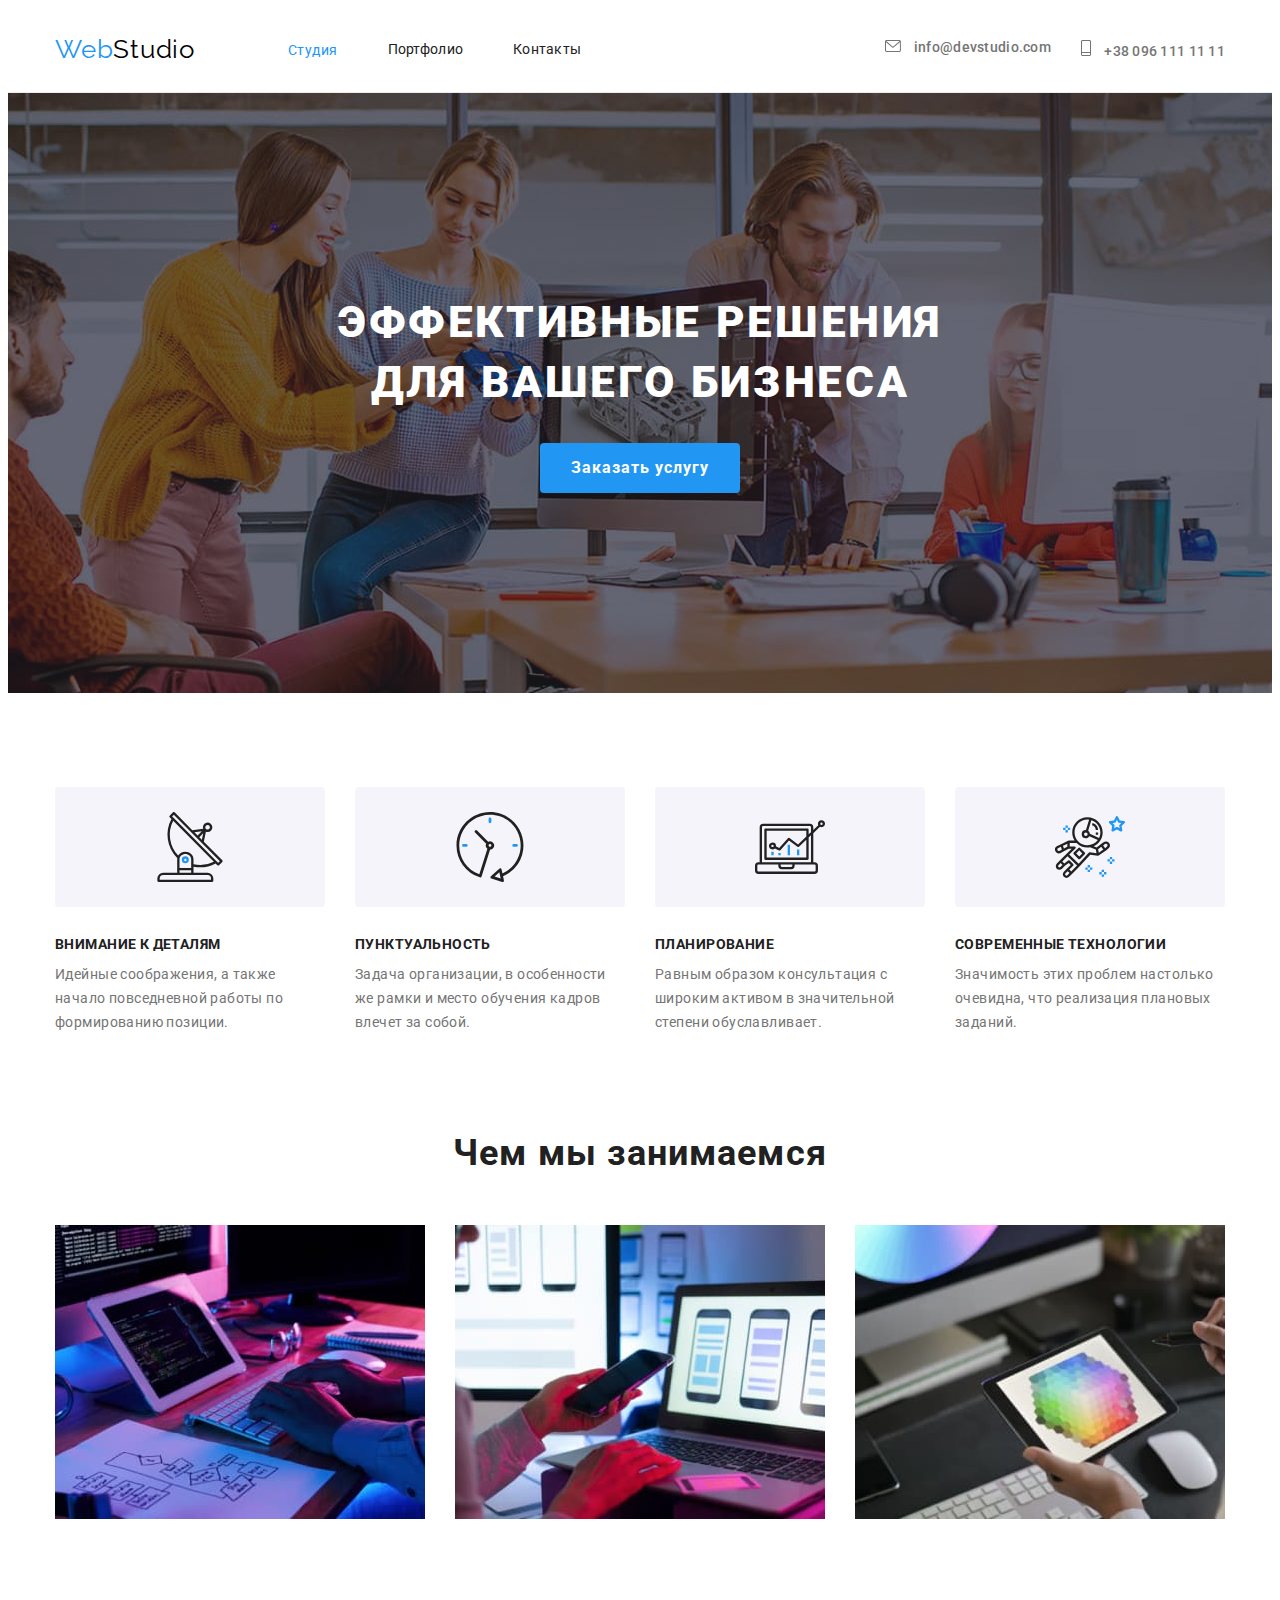
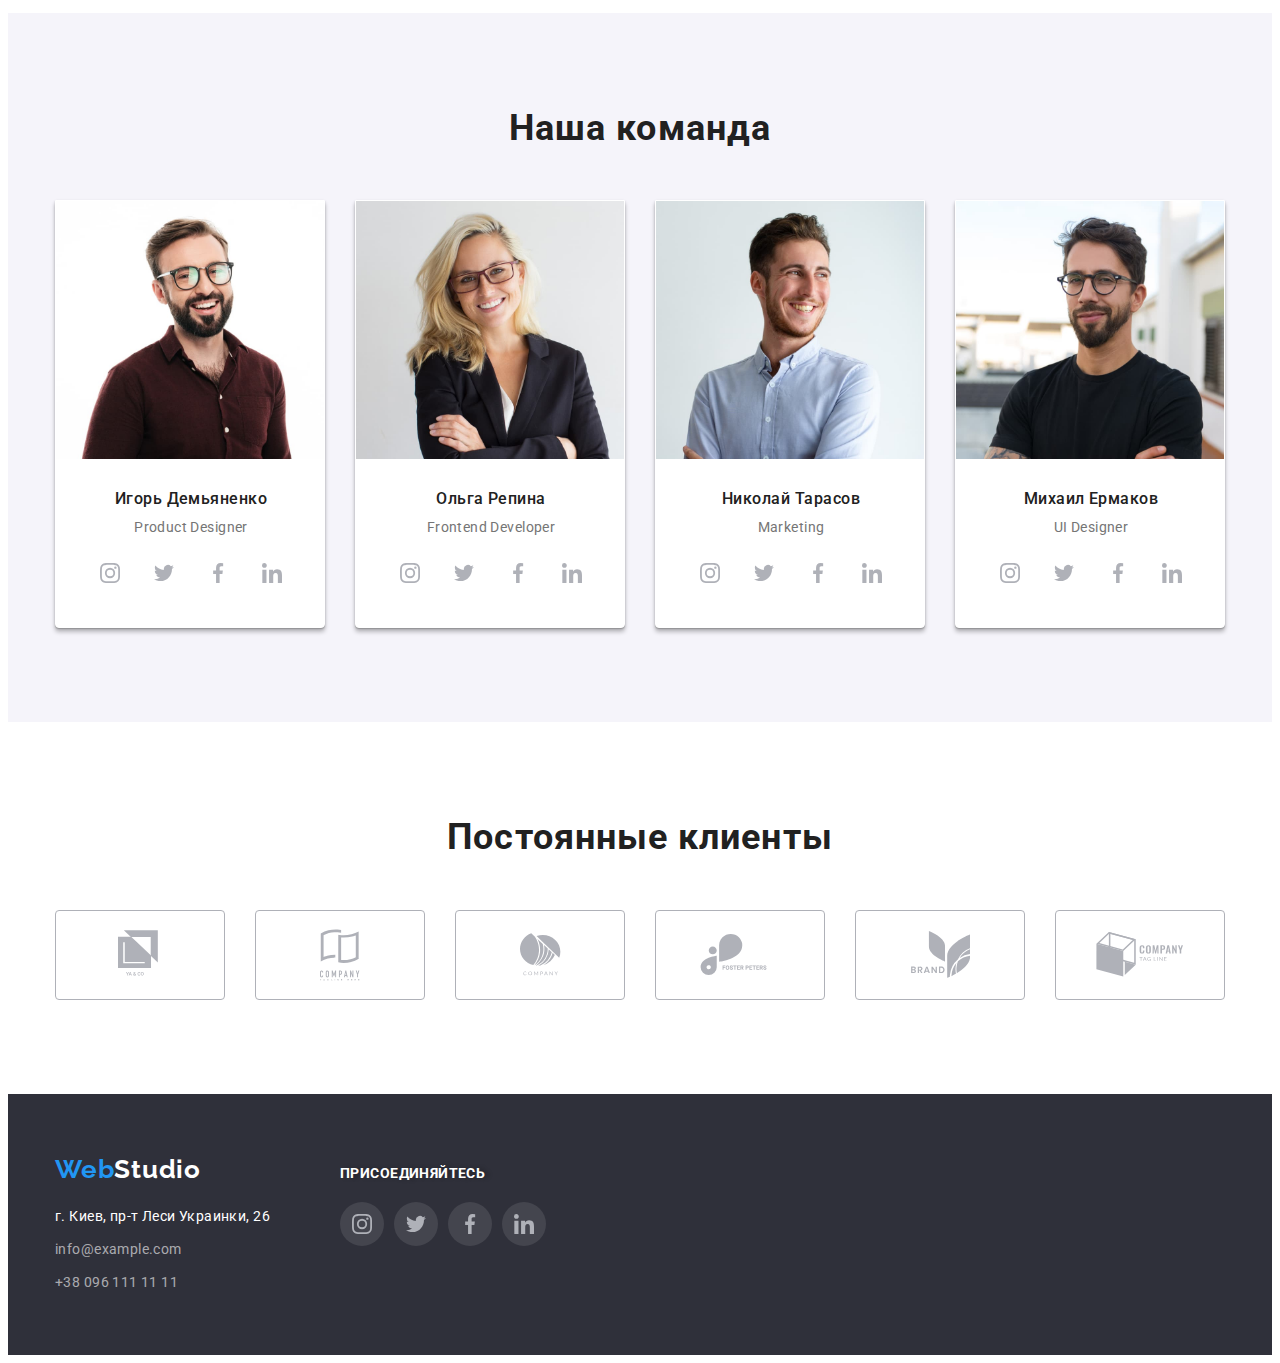
==== commit e40eb5a7: "изменяет размер иконки телефона" ====
--- a/index.html
+++ b/index.html
@@ -50,7 +50,7 @@
           </li>
           <li class="contacts-item">
             <a class="link-tel link" href="tel:+380961111111">
-              <svg class="header-icon" width="16" height="12">
+              <svg class="header-icon" width="10" height="16">
                 <use href="./images/sprite.svg#icon-tel"></use>
               </svg>
               +38 096 111 11 11</a
--- a/css/styles.css
+++ b/css/styles.css
@@ -86,10 +86,8 @@
 
 .container {
   width: 1200px;
-  padding-left: 15px;
-  padding-right: 15px;
-  margin-left: auto;
-  margin-right: auto;
+  padding: 0 15px;
+  margin: 0 auto;
 }
 
 .page-header .container {
@@ -180,10 +178,8 @@
 }
 
 .header-icon {
-  width: 16px;
-  height: 12px;
   fill: currentColor;
-  align-items: center;
+  text-align: center;
   margin-right: 10px;
   background-size: contain;
 }
@@ -192,12 +188,14 @@
   display: block;
   height: 100%;
   cursor: pointer;
+  text-align: center;
 }
 
 .link-tel {
   display: block;
   height: 100%;
   cursor: pointer;
+  text-align: center;
 }
 
 /*Site nav*/
@@ -410,29 +408,17 @@
 .team-flex-item {
   text-align: center;
   width: 270px;
-  border-bottom-right-radius: 4px;
-  border-bottom-left-radius: 4px;
   border: 1px solid #ffffff;
   background-color: var(--primary-lite-color);
-
-  /* SHADOWS
-Drop-shadow
-Radius: 1px
-Offset: 0px, 2px
-rgba(0, 0, 0, 0.2)
-Effect: Drop shadow
-Radius: 1px
-Offset: 0px, 1px
-rgba(0, 0, 0, 0.14)
-Effect: Drop shadow
-Radius: 3px
-Offset: 0px, 1px
-rgba(0, 0, 0, 0.12) */
+  box-shadow: 0px 4px 4px rgba(0, 0, 0, 0.25), 0px 1px 3px rgba(0, 0, 0, 0.12),
+    0px 1px 1px rgba(0, 0, 0, 0.14);
+  border-radius: 0px 0px 4px 4px;
 }
 
 .team-flex-item:not(:last-child) {
   margin-right: 30px;
 }
+
 .team-card {
   width: 270px;
   height: 168px;
@@ -718,7 +704,7 @@
 
 .portfolio-button.active,
 .portfolio-button:hover,
-.portfolio-butto:focus {
+.portfolio-button:focus {
   color: var(--primary-lite-color);
   background-color: var(--accent-color);
   cursor: pointer;
